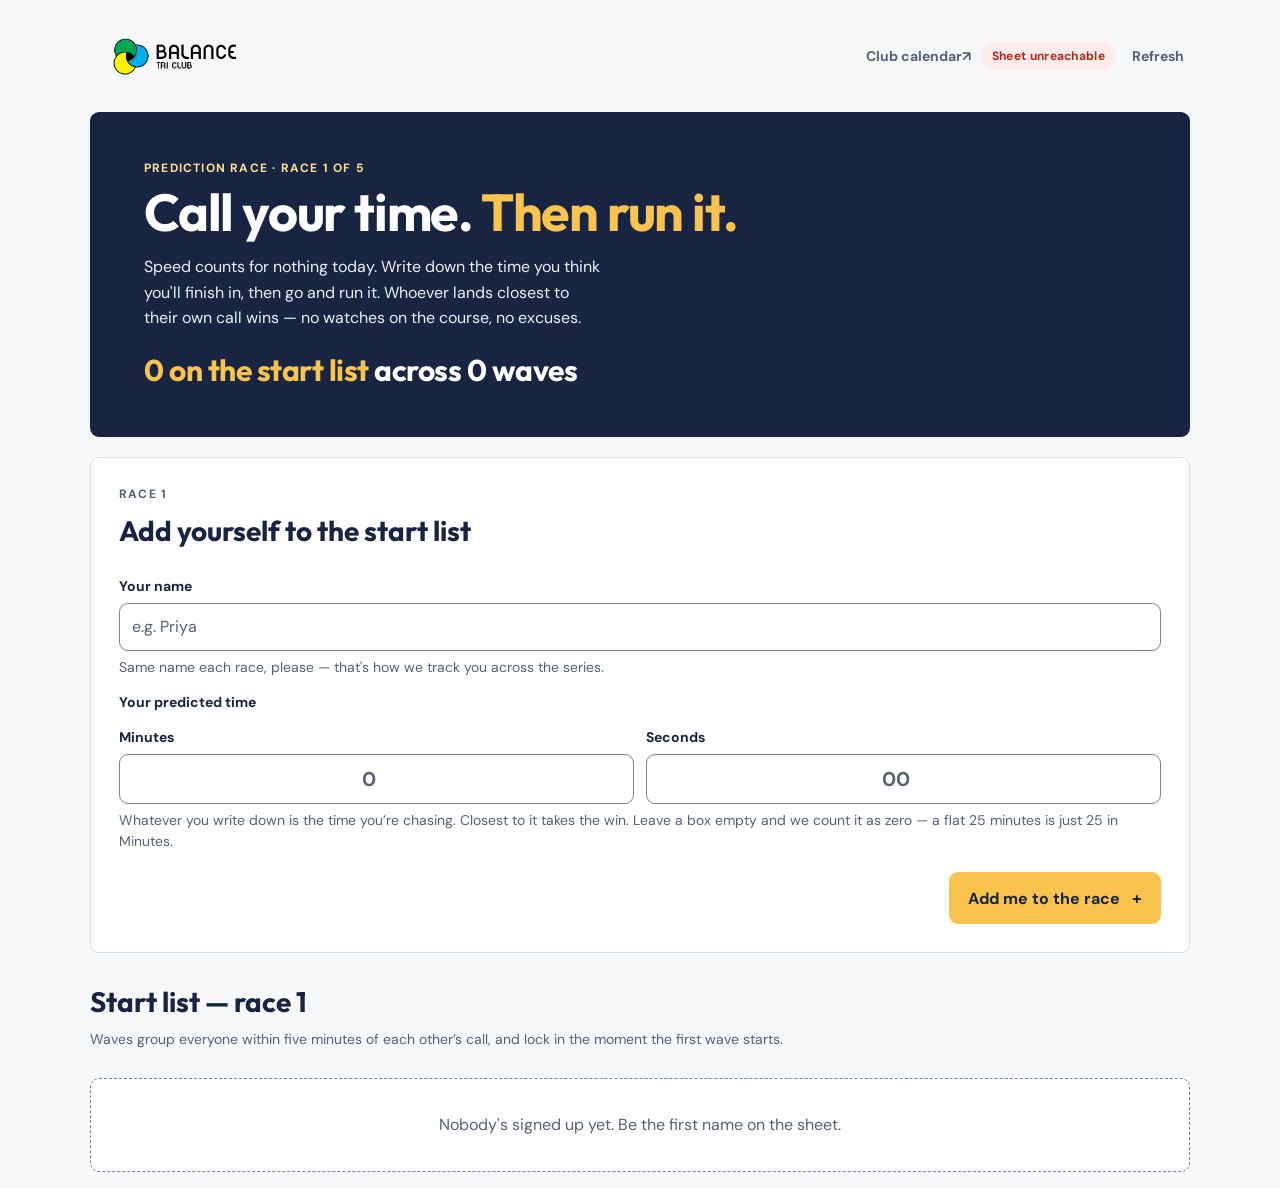
==== index.html @ 1d19d418 "Remove the club calendar link from the sign-up confirmation card Co-Authored-By: Claude Sonnet 5 <no" ====
<!doctype html>
<html lang="en">
<head>
  <meta charset="UTF-8" />
  <meta name="viewport" content="width=device-width, initial-scale=1.0, viewport-fit=cover" />
  <meta name="theme-color" content="#182542" />
  <title>Sign up — Balance Tri Club, Beat the clock</title>
  <link rel="preconnect" href="https://fonts.googleapis.com">
  <link rel="preconnect" href="https://fonts.gstatic.com" crossorigin>
  <link href="https://fonts.googleapis.com/css2?family=DM+Sans:wght@400;500;600;700&family=Outfit:wght@600;700&display=swap" rel="stylesheet">
  <link rel="stylesheet" href="styles.css" />
</head>
<body>
  <a class="skip-link" href="#main">Skip to the sign-up form</a>

  <div class="shell">
    <header class="topbar">
      <div class="brand">
        <img class="brand-logo" src="assets/balance-logo.png" alt="Balance Tri Club" />
      </div>
      <div class="header-actions">
        <a class="text-button" href="https://jthoyer.github.io/BalanceTRI-app/" target="_blank" rel="noopener noreferrer">Club calendar <span aria-hidden="true">↗</span><span class="visually-hidden"> (opens in a new tab)</span></a>
        <p class="sync-status">
          <span class="visually-hidden">Sheet connection:</span>
          <span class="sync-pill" id="syncPill">Local only</span>
        </p>
        <button class="text-button" id="refreshButton" type="button">Refresh</button>
      </div>
    </header>

    <div class="storage-notice hidden" id="storageNotice">
      <strong>This device only, for now.</strong>
      Sign-ups and times are stored right here until the Google Sheet is connected — closing the browser or switching phones loses them. A five-race series runs for months, so connect the Sheet before race day. See <code>README.md</code>.
    </div>

    <main class="view" id="main">
      <div class="hero">
        <div class="hero-copy">
          <p class="eyebrow">PREDICTION RACE · RACE <span data-race-number>1</span> OF 5</p>
          <h1>Call your time. <em>Then run it.</em></h1>
          <p>Speed counts for nothing today. Write down the time you think you'll finish in, then go and run it. Whoever lands closest to their own call wins — no watches on the course, no excuses.</p>
          <p class="race-count">
            <span class="race-count-highlight"><span id="racerCount">0</span> on the start list</span>
            across <span id="waveCount">0</span> waves
          </p>
        </div>
      </div>

      <form id="signupForm" class="panel" novalidate>
        <div class="panel-heading">
          <p class="eyebrow">RACE <span data-race-number>1</span></p>
          <h2>Add yourself to the start list</h2>
        </div>
        <div class="add-form-fields">
          <label for="nameInput">Your name</label>
          <input name="name" id="nameInput" autocomplete="name" maxlength="40" placeholder="e.g. Priya" aria-describedby="nameHelp" />
          <p class="helper-text" id="nameHelp">Same name each race, please — that's how we track you across the series.</p>

          <fieldset class="time-field">
            <legend>Your predicted time</legend>
            <div class="two-columns">
              <span class="field">
                <label for="minutesInput">Minutes</label>
                <input name="minutes" id="minutesInput" type="number" inputmode="numeric" min="0" max="599" step="1" placeholder="0" aria-describedby="predHelp" />
              </span>
              <span class="field">
                <label for="secondsInput">Seconds</label>
                <input name="seconds" id="secondsInput" type="number" inputmode="numeric" min="0" max="59" step="1" placeholder="00" aria-describedby="predHelp" />
              </span>
            </div>
            <p class="helper-text" id="predHelp">Whatever you write down is the time you’re chasing. Closest to it takes the win. Leave a box empty and we count it as zero — a flat 25 minutes is just 25 in Minutes.</p>
          </fieldset>
        </div>
        <p class="form-error hidden" id="signupError" role="alert"></p>
        <div class="dialog-footer">
          <button class="primary-button" type="submit">Add me to the race <span aria-hidden="true">+</span></button>
        </div>
      </form>

      <div class="confirm-card hidden" id="signupConfirm">
        <p class="eyebrow">YOU'RE IN</p>
        <p class="confirm-line" id="confirmLine"></p>
        <p class="confirm-detail" id="confirmDetail"></p>
      </div>

      <div class="section-head">
        <h2 id="startListHeading" tabindex="-1">Start list — race <span data-race-number>1</span></h2>
        <p class="helper-text" id="waveNote">Waves group everyone within five minutes of each other’s call, and lock in the moment wave 1 starts.</p>
      </div>
      <div id="startList" class="wave-grid"></div>
      <p class="empty-state hidden" id="startListEmpty">Nobody's signed up yet. Be the first name on the sheet.</p>
    </main>
  </div>

  <p class="visually-hidden" id="announcer" role="status" aria-live="polite"></p>

  <script src="core.js"></script>
  <script src="input.js"></script>
</body>
</html>
---- styles.css ----
/* Balance Tri Club — prediction race timing.
   Mobile first: everything below is written for a phone held at the finish line,
   and only widens out at the breakpoints near the bottom of this file.
   Design tokens lifted from the club race calendar app so the two feel like one product.
   Measured contrast ratios for every pair live in STYLEGUIDE.md. */

:root {
  --ink: #182542;
  --muted: #566177;
  --line: #d9dfe8;          /* decorative container edges only */
  --line-strong: #78849c;   /* anything that is a control: 3.76:1 on white */
  --canvas: #f7f8fa;
  --yellow: #f8c44f;        /* fills only — 9.41:1 with ink text on top */
  --yellow-soft: #ffe08f;   /* small text on ink or green: 11.80:1 / 5.08:1 */
  --green: #116b43;
  --green-bg: #e8f6ee;
  --navy-bg: #eef2fb;
  --slate: #3f4d6b;         /* a finished wave */
  --brand-blue: #00a3e0;    /* brand mark only, never text */
  --red: #b3261e;
  --red-bg: #fdecec;
  --focus: #285ba8;
  --tap: 48px;                       /* comfortable thumb target */
  --tap-min: 44px;                   /* never smaller than this */
  --safe-bottom: env(safe-area-inset-bottom, 0px);
  --navbar-height: calc(64px + var(--safe-bottom));
}

* { box-sizing: border-box }

html {
  -webkit-text-size-adjust: 100%;
  /* Keep focused things clear of the sticky clock and the fixed thumb bar. */
  scroll-padding: 96px 0 calc(var(--navbar-height) + 24px);
}

body {
  margin: 0;
  background: var(--canvas);
  color: var(--ink);
  font: 400 16px/1.5 "DM Sans", Arial, sans-serif;
}
body.has-thumb-bar { padding-bottom: calc(var(--navbar-height) + 16px) }

.shell { width: min(1100px, calc(100% - 32px)); margin: auto }

.visually-hidden {
  position: absolute; width: 1px; height: 1px;
  margin: -1px; padding: 0; overflow: hidden;
  clip: rect(0 0 0 0); white-space: nowrap; border: 0;
}
.hidden { display: none !important }

.skip-link {
  position: absolute; left: 8px; top: -80px; z-index: 60;
  padding: 12px 18px; border-radius: 9px;
  background: var(--ink); color: #fff;
  font: 700 15px "DM Sans", sans-serif; text-decoration: none;
  transition: top .15s ease;
}
.skip-link:focus { top: 8px }

/* ── Top bar ─────────────────────────────────────────────── */
.topbar {
  display: flex; align-items: center; justify-content: space-between;
  gap: 12px; min-height: 76px;
}
.brand { display: flex; align-items: center }
.brand-logo { display: block; height: 46px; width: auto }
.header-actions { display: flex; align-items: center; gap: 4px }

.sync-status { margin: 0 }
.sync-pill {
  display: inline-block;
  padding: 6px 11px; border-radius: 999px;
  background: var(--navy-bg); color: var(--muted);
  font-size: 12px; font-weight: 700; letter-spacing: .3px; white-space: nowrap;
}
.sync-pill.ok { background: var(--green-bg); color: var(--green) }
.sync-pill.error { background: var(--red-bg); color: var(--red) }

.text-button {
  min-width: var(--tap); min-height: var(--tap);
  border: 0; background: transparent; color: var(--muted);
  font: 700 14px "DM Sans", sans-serif; cursor: pointer;
}
.text-button:hover { color: var(--ink) }
a.text-button { display: inline-flex; align-items: center; text-decoration: none }

/* ── Race 1–5 picker ─────────────────────────────────────── */
/* Native radios under the paint, so arrow keys and screen readers work for free. */
.race-pick { margin: 0 0 18px; padding: 0; border: 0; min-width: 0 }
.race-pick legend {
  padding: 0; margin-bottom: 7px;
  color: var(--muted); font-size: 12px; font-weight: 700;
  letter-spacing: .9px; text-transform: uppercase;
}
.race-pick-options { display: grid; grid-template-columns: repeat(5, 1fr); gap: 6px }
.race-pick-option { position: relative; display: block }
.race-pick-option input {
  position: absolute; top: 0; left: 0;
  width: 1px; height: 1px; margin: 0; opacity: 0;
}
.race-pick-option label {
  display: flex; align-items: center; justify-content: center;
  margin: 0; min-height: var(--tap-min);
  border: 1px solid var(--line-strong); border-radius: 9px;
  background: #fff; color: var(--ink);
  font: 700 17px Outfit, sans-serif; font-variant-numeric: tabular-nums;
  cursor: pointer;
}
.race-pick-option input:checked + label {
  background: var(--ink); border-color: var(--ink); color: #fff;
}
.race-pick-option input:focus-visible + label {
  outline: 3px solid var(--focus); outline-offset: 3px;
}

/* ── Thumb bar (fixed to the bottom on phones) ───────────── */
.thumb-bar {
  position: fixed; inset: auto 0 0 0; z-index: 20;
  display: flex; align-items: stretch; gap: 6px;
  padding: 8px 8px calc(8px + var(--safe-bottom));
  background: rgba(255, 255, 255, .97);
  border-top: 1px solid var(--line-strong);
  backdrop-filter: blur(8px);
}
.tab-strip { display: flex; flex: 1 1 auto; gap: 4px }
.view-tab {
  flex: 1; min-height: var(--tap-min); padding: 8px 6px;
  border: 1px solid transparent; border-radius: 9px;
  background: transparent; color: var(--muted);
  font: 700 14px "DM Sans", sans-serif; white-space: nowrap; cursor: pointer;
}
.view-tab[aria-selected="true"] { background: var(--ink); border-color: var(--ink); color: #fff }


/* ── Hero ────────────────────────────────────────────────── */
.hero { border-radius: 9px; overflow: hidden; background: var(--ink); color: #fff }
.hero-copy { padding: 28px 22px }
.eyebrow {
  margin: 0 0 8px; color: var(--muted);
  font: 700 12px "DM Sans", sans-serif; letter-spacing: 1.2px;
}
.hero .eyebrow, .podium-card .eyebrow, .confirm-card .eyebrow { color: var(--yellow-soft) }
.hero h1 {
  margin: 0; font-family: Outfit, sans-serif;
  font-size: clamp(2rem, 9vw, 3.25rem); line-height: 1.08; letter-spacing: -1.2px;
}
.hero h1.eyebrow { font: 700 12px "DM Sans", sans-serif; letter-spacing: 1.2px }
.hero h1 em { color: var(--yellow); font-style: normal }
.hero-copy > p:not(.eyebrow):not(.global-clock):not(.clock-sub):not(.race-count) {
  max-width: 460px; margin: 14px 0 20px; color: #edf0f7; line-height: 1.6;
}
.race-count { margin: 0; font: 700 22px Outfit, sans-serif; letter-spacing: -.5px }
.race-count-highlight { color: var(--yellow) }

/* The race clock stays glued to the top of race control while you scroll. */
.clock-hero {
  position: sticky; top: 0; z-index: 10;
  margin-bottom: 16px;
  box-shadow: 0 8px 24px rgba(18, 31, 55, .12);
}
.clock-hero .hero-copy { padding: 16px 22px }
.global-clock {
  margin: 0; font-family: Outfit, sans-serif; font-weight: 700;
  font-size: clamp(2.75rem, 16vw, 5rem); line-height: 1;
  letter-spacing: -2px; font-variant-numeric: tabular-nums;
}
.global-clock.stopped { color: var(--yellow-soft) }
.clock-sub { margin: 4px 0 0; color: #edf0f7; font-size: 14px; font-weight: 700 }

/* ── Panels & forms ──────────────────────────────────────── */
.panel {
  margin: 20px 0;
  padding: 22px 18px;
  border: 1px solid var(--line); border-radius: 9px; background: #fff;
}
.panel-heading { margin-bottom: 10px }
.panel-heading h2, .section-head h1, .section-head h2 {
  margin: 0; font-family: Outfit, sans-serif; font-size: 24px;
}
.section-head { margin: 28px 0 12px }
.section-head .helper-text, .panel-heading .helper-text { margin: 6px 0 0 }
.view > .section-head:first-child { margin-top: 4px }

.add-form-fields { display: grid }
label {
  display: block; margin: 14px 0 6px;
  color: var(--ink); font-size: 14px; font-weight: 700;
}
input:not([type="radio"]), select {
  width: 100%; min-height: var(--tap); margin: 0;
  border: 1px solid var(--line-strong); border-radius: 9px; padding: 11px 12px;
  background: #fff; color: var(--ink);
  font: 16px "DM Sans", sans-serif;   /* 16px keeps iOS from zooming on focus */
}
::placeholder { color: var(--muted); opacity: 1 }
input[aria-invalid="true"] { border-color: var(--red); border-width: 2px }

.field { display: block }
.time-field { margin: 14px 0 0; padding: 0; border: 0; min-width: 0 }
.time-field legend { padding: 0; color: var(--ink); font-size: 14px; font-weight: 700 }
.two-columns { display: grid; grid-template-columns: 1fr 1fr; gap: 12px }
.two-columns input { font-size: 20px; font-weight: 700; text-align: center; font-variant-numeric: tabular-nums }
.helper-text { margin: 6px 0 0; color: var(--muted); font-size: 14px; font-weight: 400 }
.form-error {
  margin: 14px 0 0; padding: 10px 12px; border-radius: 9px;
  background: var(--red-bg); color: var(--red); font-size: 14px; font-weight: 700;
}

.primary-button, .secondary-button, .save-button {
  width: 100%; min-height: 52px; padding: 12px 18px;
  border: 1px solid transparent; border-radius: 9px;
  font: 700 16px "DM Sans", sans-serif; cursor: pointer;
}
.primary-button { background: var(--yellow); color: var(--ink) }
.primary-button span { margin-left: 8px; font-size: 17px }
.secondary-button { background: #eef0f4; border-color: var(--line-strong); color: var(--ink) }
.secondary-button.danger { background: var(--red-bg); border-color: var(--red); color: var(--red) }
.save-button { background: var(--ink); color: #fff }
.save-button span { margin-left: 8px; font-size: 17px }
.dialog-footer { display: flex; flex-direction: column; gap: 9px; margin-top: 20px }
button[disabled] { opacity: .7; cursor: not-allowed }
/* A <button> centres its content by default; an <a> does not, and width:100% on an
   inline element does nothing. These classes are shared with anchors, so give the
   anchor case the layout a button gets for free. */
a.primary-button, a.secondary-button, a.save-button {
  display: flex; align-items: center; justify-content: center;
  text-decoration: none;
}

/* ── Admin splash ─────────────────────────────────────────── */
.admin-links { display: grid; gap: 12px; margin: 24px 0 64px }
.admin-link-card { display: flex; flex-direction: column }
.admin-link-card .helper-text { margin: 8px 0 20px }
.admin-link-card > a { margin-top: auto }

/* Small, low-emphasis actions. Still 44px tall — thumbs do not care about emphasis. */
.quiet-button {
  flex-shrink: 0; min-height: var(--tap-min); padding: 8px 14px;
  border: 1px solid var(--line-strong); border-radius: 9px;
  background: #fff; color: var(--ink);
  font: 700 13px "DM Sans", sans-serif; cursor: pointer;
}
.quiet-button:hover { border-color: var(--red); background: var(--red-bg); color: var(--red) }

.confirm-card { margin: 18px 0; padding: 20px 18px; border-radius: 9px; background: var(--green); color: #fff }
.confirm-line { margin: 0; font: 700 22px Outfit, sans-serif; letter-spacing: -.4px }
.confirm-detail { margin: 6px 0 0; color: #e7f4ec; font-size: 14px }
.confirm-detail a { color: #fff; font-weight: 700; text-decoration: underline }
.confirm-detail a:hover { text-decoration: none }

/* ── Start list ──────────────────────────────────────────── */
.wave-grid { display: grid; gap: 12px }
.wave-card { border: 1px solid var(--line); border-radius: 9px; background: #fff; overflow: hidden }
.wave-card-head {
  display: flex; align-items: center; justify-content: space-between; gap: 12px;
  padding: 13px 16px; background: var(--ink); color: #fff;
}
.wave-card-head h3 { margin: 0; font: 700 18px Outfit, sans-serif }
.wave-card-head .wave-size { flex-shrink: 0; color: #e6ebf5; font-size: 13px; font-weight: 700 }
.wave-card-title { min-width: 0 }
.wave-band {
  display: block; margin-top: 2px;
  color: #e6ebf5; font-size: 13px; font-weight: 700; font-variant-numeric: tabular-nums;
}
.wave-card ul { margin: 0; padding: 4px 16px 10px; list-style: none }

.roster-entry {
  display: flex; align-items: center; justify-content: space-between; gap: 10px;
  padding: 8px 0; border-bottom: 1px solid #eff1f4; font-size: 15px;
}
.roster-entry:last-child { border-bottom: 0 }
.roster-who { display: flex; align-items: center; gap: 10px; min-width: 0; flex-wrap: wrap }
.bib {
  flex-shrink: 0;
  display: inline-flex; align-items: center; justify-content: center;
  min-width: 32px; height: 32px; padding: 0 7px;
  border-radius: 999px; background: var(--navy-bg); color: var(--ink);
  font: 700 15px Outfit, sans-serif; font-variant-numeric: tabular-nums;
}
.roster-name { overflow: hidden; text-overflow: ellipsis; white-space: nowrap; font-weight: 700 }
.roster-pred { color: var(--muted); font-size: 13px; font-variant-numeric: tabular-nums }

/* ── Race control ────────────────────────────────────────── */
.quick-finish-row { display: grid; gap: 12px }
.quick-finish input { font-size: 22px; font-weight: 700; text-align: center; font-variant-numeric: tabular-nums }

.wave-list { display: flex; flex-direction: column; gap: 12px }
.wave-block { border: 1px solid var(--line); border-radius: 9px; background: #fff; overflow: hidden }
.wave-bar {
  display: flex; align-items: center; gap: 12px; flex-wrap: wrap;
  padding: 14px 16px; background: var(--ink); color: #fff;
}
.wave-bar.running { background: var(--green) }
.wave-bar.done { background: var(--slate) }
.wave-bar h3 { margin: 0; font: 700 20px Outfit, sans-serif }
.wave-bar .wave-meta { margin: 2px 0 0; color: #e6ebf5; font-size: 14px }
.wave-bar-main { flex: 1; min-width: 120px }
.wave-clock { margin: 0; font: 700 28px Outfit, sans-serif; font-variant-numeric: tabular-nums; letter-spacing: -1px }
.wave-clock.waiting { color: #e6ebf5; font-size: 15px; font-weight: 700; letter-spacing: 0 }
/* A stopped clock reads as final. The state is also stated in words under the race clock,
   so this tint is reinforcement, never the only signal. */
.wave-clock.stopped { color: var(--yellow-soft) }
.start-button {
  flex-basis: 100%;
  min-height: 56px; padding: 14px 24px;
  border: 0; border-radius: 9px; background: var(--yellow); color: var(--ink);
  font: 700 17px "DM Sans", sans-serif; cursor: pointer;
}
.wave-body { padding: 4px 16px 12px }

.timing-row {
  display: flex; align-items: center; justify-content: space-between; gap: 10px; flex-wrap: wrap;
  padding: 10px 0; border-bottom: 1px solid #eff1f4;
}
.timing-row:last-child { border-bottom: 0 }
/* When the row wraps on a narrow phone the time and its button stay on the thumb side. */
.timing-result { display: flex; align-items: center; gap: 10px; margin-left: auto; font-variant-numeric: tabular-nums }
.timing-elapsed { font: 700 19px Outfit, sans-serif }
.timing-delta { font-size: 13px; font-weight: 700 }
.delta-good { color: var(--green) }
.delta-off { color: var(--muted) }
.finish-button {
  min-height: var(--tap); padding: 10px 22px;
  border: 0; border-radius: 9px; background: var(--ink); color: #fff;
  font: 700 15px "DM Sans", sans-serif; cursor: pointer;
}
.finish-button[disabled] { background: #eef0f4; color: var(--muted) }

.danger-zone { margin: 32px 0 24px; padding: 20px 18px; border: 1px dashed var(--line-strong); border-radius: 9px }
.danger-zone h2 { margin: 0 0 6px; font-family: Outfit, sans-serif; font-size: 20px }
.danger-actions { display: grid; gap: 9px; margin-top: 14px }

/* ── Leaderboard ─────────────────────────────────────────── */
.podium { display: grid; gap: 12px }
.podium-card { padding: 20px 18px; border-radius: 9px; color: #fff }
.podium-card.first { background: var(--green) }
.podium-card.last { background: var(--ink) }
.podium-name { margin: 0; font: 700 26px Outfit, sans-serif; letter-spacing: -.5px }
.podium-delta { margin: 6px 0 0; font: 700 22px Outfit, sans-serif; font-variant-numeric: tabular-nums }
.podium-detail { margin: 4px 0 0; color: #e7f4ec; font-size: 14px; font-variant-numeric: tabular-nums }
.podium-card.last .podium-detail { color: #e6ebf5 }

.board-wrap { margin-top: 16px; overflow-x: auto; border: 1px solid var(--line); border-radius: 9px; background: #fff }
.board { width: 100%; border-collapse: collapse; font-size: 15px }
.board th, .board td { padding: 11px 12px; text-align: left; border-bottom: 1px solid #eff1f4 }
.board thead th {
  background: var(--navy-bg); color: var(--muted);
  font-size: 11px; letter-spacing: .8px; text-transform: uppercase; white-space: nowrap;
}
.board .num { text-align: right; font-variant-numeric: tabular-nums; white-space: nowrap }
.board .col-rank { width: 40px; padding-right: 0 }
.board .col-who { font-weight: 400 }
.board tbody tr.is-first { background: var(--green-bg) }
.board tbody tr.is-last { background: #fdf6e4 }
.board tbody tr.is-running { color: var(--muted) }

/* Series: not-yet-qualified rows and dropped races. The meaning is carried by the text
   ("needs 2 more to qualify") and the strikethrough — never by colour alone. */
.board tbody tr.not-eligible { background: var(--canvas) }
.board tbody tr.not-eligible .rank-badge { color: var(--muted) }
.board td.is-dropped { color: var(--muted) }
.board td.is-dropped s { text-decoration-thickness: 2px }
.racer-cell { display: flex; align-items: center; gap: 9px; min-width: 0 }
.racer-sub { display: block; margin-top: 3px; color: var(--muted); font-size: 12px; font-variant-numeric: tabular-nums }
.col-wide { display: none }                    /* wide columns fold into .racer-sub on phones */
.rank-badge { font: 700 16px Outfit, sans-serif; font-variant-numeric: tabular-nums }
.status-tag {
  display: inline-block; padding: 3px 9px; border-radius: 999px;
  background: var(--navy-bg); color: var(--muted); font-size: 12px; font-weight: 700;
}

/* Shown until the Sheet is connected — see API_URL at the top of core.js. A five-race
   series runs across months; local storage alone will not survive that. */
.storage-notice {
  margin: 16px 0; padding: 16px 16px;
  border: 1px solid var(--line); border-left: 4px solid var(--ink); border-radius: 9px;
  background: #fff; color: var(--ink); font-size: 14px;
}
.storage-notice strong { display: block; margin-bottom: 4px; font-size: 15px }
.storage-notice code {
  padding: 1px 5px; border-radius: 4px; background: var(--navy-bg);
  font-size: 13px;
}

/* ── Series ──────────────────────────────────────────────── */
.rule-card {
  margin: 16px 0 4px; padding: 18px 16px;
  border: 1px solid var(--line); border-left: 4px solid var(--ink); border-radius: 9px;
  background: #fff;
}
.rule-card h2 { margin: 0 0 10px; font: 700 18px Outfit, sans-serif }
.rule-list { margin: 0; padding-left: 20px; display: grid; gap: 8px; font-size: 15px }
.rule-note { margin: 12px 0 0; color: var(--muted); font-size: 14px }

/* ── Prizes ──────────────────────────────────────────────── */
.prize-grid { display: grid; gap: 12px }
.prize-card { padding: 16px 18px; border: 1px solid var(--line); border-radius: 9px; background: #fff }
.prize-card h3 {
  margin: 0 0 6px; color: var(--muted);
  font: 700 13px "DM Sans", sans-serif; letter-spacing: .6px; text-transform: uppercase;
}
.prize-winner { margin: 0; font: 700 20px Outfit, sans-serif }
.prize-detail { margin: 4px 0 0; color: var(--muted); font-size: 14px; font-variant-numeric: tabular-nums }
.prize-card.adhoc { border-color: #e0c07a; background: #fffaf0 }
.prize-card.series { border-color: var(--green); border-left-width: 4px; background: var(--green-bg) }
.prize-card .quiet-button { margin-top: 12px }

.empty-state {
  padding: 26px 20px; border: 1px dashed var(--line-strong); border-radius: 9px;
  background: #fff; color: var(--muted); text-align: center;
}

/* ── Focus & motion ──────────────────────────────────────── */
button:focus-visible,
a:focus-visible,
input:focus-visible,
select:focus-visible,
[tabindex]:focus-visible {
  outline: 3px solid var(--focus); outline-offset: 3px;
}
.hero button:focus-visible, .wave-bar button:focus-visible { outline-color: #fff }
.view:focus { outline: none }
.view:focus-visible { outline: 3px solid var(--focus); outline-offset: -4px }
.board-wrap:focus-visible { outline-offset: 2px }

/* In forced-colors the painted backgrounds vanish, so selected state needs a border. */
@media (forced-colors: active) {
  .race-pick-option input:checked + label,
  .view-tab[aria-selected="true"] { outline: 3px solid CanvasText; outline-offset: -3px }
}

@media (prefers-reduced-motion: reduce) {
  *, *::before, *::after { scroll-behavior: auto !important; transition: none !important; animation: none !important }
}

/* ── Tablet and up ───────────────────────────────────────── */
@media (min-width: 700px) {
  html { scroll-padding: 8px 0 24px }
  body.has-thumb-bar { padding-bottom: 0 }
  .shell { width: min(1100px, calc(100% - 40px)) }

  .topbar { min-height: 112px }
  .brand-logo { height: 80px }
  .header-actions { gap: 10px }

  .race-pick-options { grid-template-columns: repeat(5, minmax(0, 84px)) }

  /* the thumb bar returns to pills under the logo */
  .thumb-bar {
    position: static; gap: 10px; padding: 0; margin-bottom: 24px;
    background: none; border-top: 0; backdrop-filter: none; flex-wrap: wrap;
  }
  .tab-strip { flex: 0 0 auto; gap: 8px }
  .view-tab {
    flex: 0 0 auto; padding: 10px 20px; min-height: var(--tap);
    border-color: var(--line-strong); background: #fff;
  }

  .hero-copy { padding: 48px 54px }
  .race-count { font-size: 30px }
  .clock-hero { position: static; box-shadow: none; margin-bottom: 24px }
  .clock-hero .hero-copy { padding: 32px 54px }
  .clock-sub { font-size: 16px; margin-top: 10px }

  .panel { padding: 28px }
  .panel-heading h2, .section-head h1, .section-head h2 { font-size: 28px }
  .primary-button, .secondary-button, .save-button { width: auto }
  .dialog-footer { flex-direction: row; justify-content: flex-end }
  .quick-finish-row { grid-template-columns: 1fr auto; align-items: end }
  .quick-finish input { text-align: left; font-size: 18px }

  .wave-grid { grid-template-columns: repeat(auto-fit, minmax(260px, 1fr)) }
  .wave-bar { gap: 18px; padding: 16px 20px; flex-wrap: nowrap }
  .start-button { flex-basis: auto; min-height: 52px }
  .wave-body { padding: 6px 20px 16px }
  .wave-clock { font-size: 30px }

  .danger-actions { grid-auto-flow: column; justify-content: start }

  .podium { grid-template-columns: 1fr 1fr }
  .podium-card { padding: 24px }

  .admin-links { grid-template-columns: 1fr 1fr }
  .podium-name { font-size: 30px }
  .board th, .board td { padding: 12px 16px; white-space: nowrap }
  .board .col-rank { width: 56px; padding-right: 12px }
  .col-wide { display: table-cell }
  .racer-sub { display: none }
  .rule-card { padding: 22px 24px }
  .prize-grid { grid-template-columns: repeat(auto-fit, minmax(240px, 1fr)) }
  .prize-winner { font-size: 22px }
  .empty-state { padding: 34px }
}

/* ── Desktop ─────────────────────────────────────────────── */
@media (min-width: 1000px) {
  .podium { grid-template-columns: repeat(auto-fit, minmax(320px, 1fr)) }
}
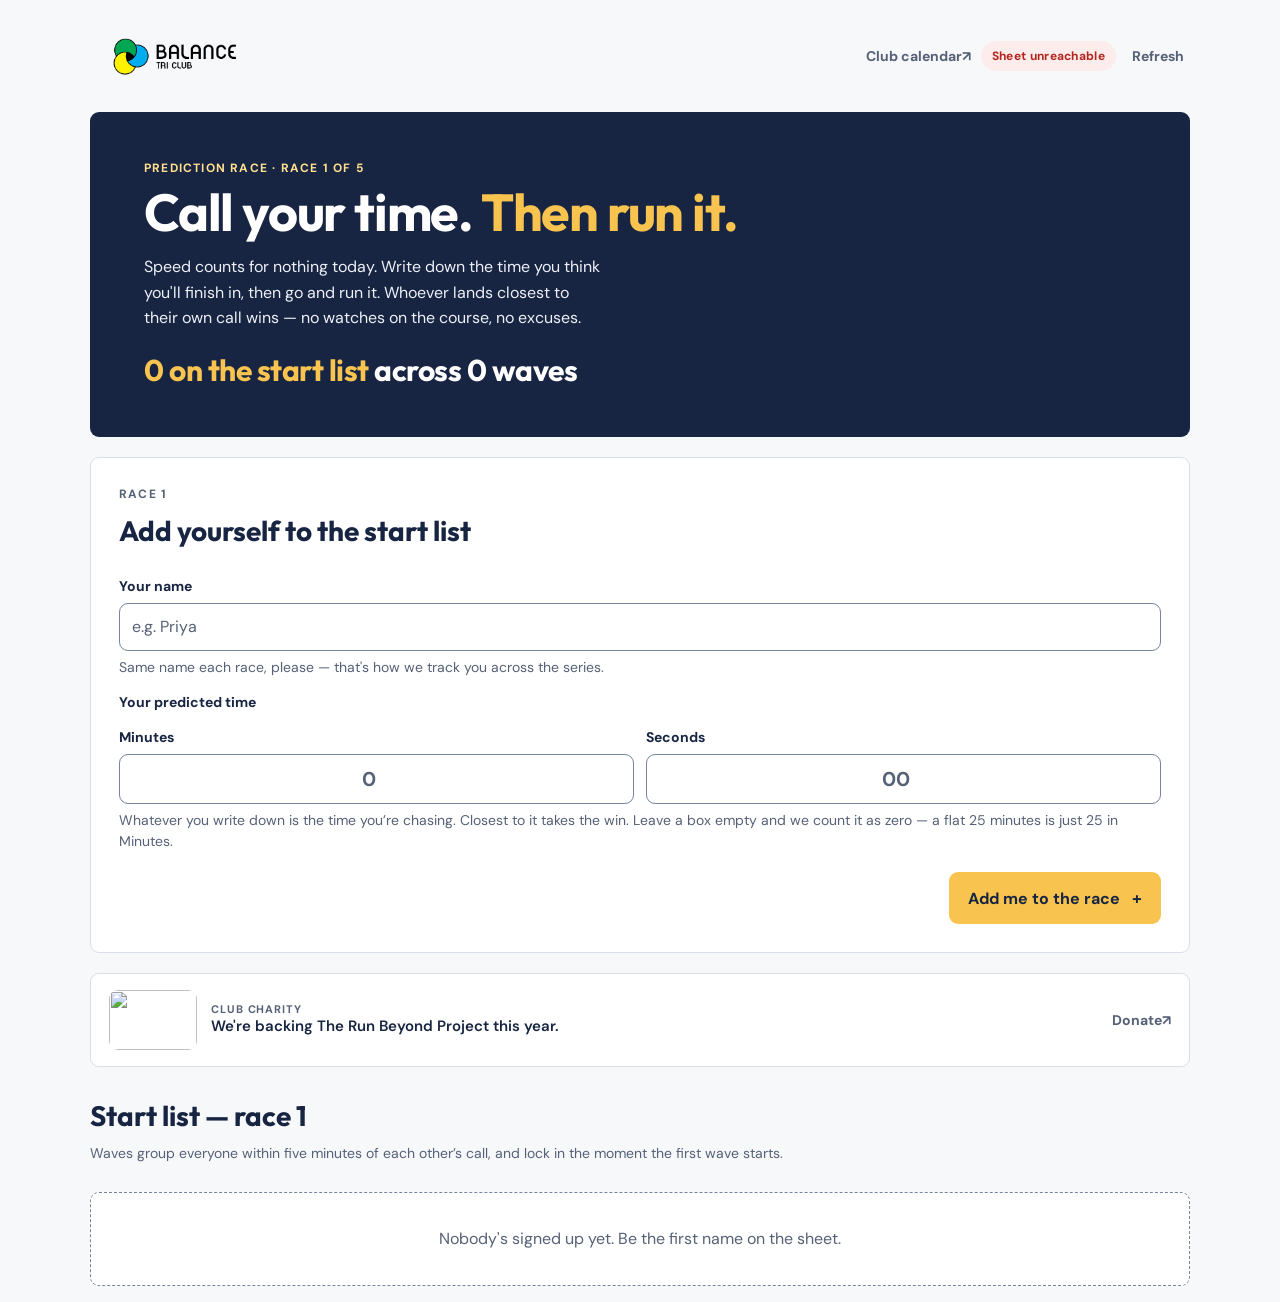
==== commit a593759b: "Add a subtle donation callout above the start list Points to The Run Beyond Project (club charity) b" ====
--- a/index.html
+++ b/index.html
@@ -83,6 +83,15 @@
         <p class="confirm-detail" id="confirmDetail"></p>
       </div>
 
+      <div class="donation-callout">
+        <img class="donation-callout-image" src="https://therunbeyondproject.com/wp-content/uploads/2018/04/the_run_beyond_project_header_with_runner.jpg" alt="" loading="lazy" />
+        <div class="donation-callout-body">
+          <p class="donation-callout-label">Club charity</p>
+          <p class="donation-callout-line">We're backing The Run Beyond Project this year.</p>
+        </div>
+        <a class="text-button donation-callout-link" href="https://sm27.grassrootz.com/therunbeyondproject" target="_blank" rel="noopener noreferrer">Donate <span aria-hidden="true">↗</span><span class="visually-hidden"> (opens in a new tab)</span></a>
+      </div>
+
       <div class="section-head">
         <h2 id="startListHeading" tabindex="-1">Start list — race <span data-race-number>1</span></h2>
         <p class="helper-text" id="waveNote">Waves group everyone within five minutes of each other’s call, and lock in the moment wave 1 starts.</p>
--- a/styles.css
+++ b/styles.css
@@ -15,6 +15,16 @@
   --green: #116b43;
   --green-bg: #e8f6ee;
   --navy-bg: #eef2fb;
+  /* Medals. Fills are decorative — every medal is also printed as a place number and a
+     prize title, so nothing depends on telling gold from bronze. The rims are what the
+     eye reads as an edge, so they carry the 3:1 non-text ratio against the canvas. */
+  --gold: #dba82f;          /* 1st place fill — ink text on top at 6.98:1 */
+  --gold-rim: #8c6214;      /* 5.10:1 on canvas, 5.42:1 as the chip numeral on white */
+  --gold-bg: #fbf0d5;       /* leading row tint — ink 13.40:1, muted 5.49:1 */
+  --silver: #d3dae3;        /* 2nd place fill — ink text at 10.79:1 */
+  --silver-rim: #5f6b7d;    /* 5.09:1 on canvas, 5.40:1 on white */
+  --bronze: #9c5a2c;        /* 3rd place fill — white text at 5.37:1 */
+  --bronze-rim: #6f3f1e;    /* 8.21:1 on canvas, 8.73:1 on white */
   --slate: #3f4d6b;         /* a finished wave */
   --brand-blue: #00a3e0;    /* brand mark only, never text */
   --red: #b3261e;
@@ -115,7 +125,6 @@
 .race-pick-option input:focus-visible + label {
   outline: 3px solid var(--focus); outline-offset: 3px;
 }
-
 /* ── Thumb bar (fixed to the bottom on phones) ───────────── */
 .thumb-bar {
   position: fixed; inset: auto 0 0 0; z-index: 20;
@@ -142,7 +151,7 @@
   margin: 0 0 8px; color: var(--muted);
   font: 700 12px "DM Sans", sans-serif; letter-spacing: 1.2px;
 }
-.hero .eyebrow, .podium-card .eyebrow, .confirm-card .eyebrow { color: var(--yellow-soft) }
+.hero .eyebrow, .podium-card.outlier .eyebrow, .confirm-card .eyebrow { color: var(--yellow-soft) }
 .hero h1 {
   margin: 0; font-family: Outfit, sans-serif;
   font-size: clamp(2rem, 9vw, 3.25rem); line-height: 1.08; letter-spacing: -1.2px;
@@ -244,12 +253,33 @@
   font: 700 13px "DM Sans", sans-serif; cursor: pointer;
 }
 .quiet-button:hover { border-color: var(--red); background: var(--red-bg); color: var(--red) }
+/* For a quiet button that neither reverses nor removes anything — Edit call. The hover
+   above is a red warning, which on a button that only opens a form is a lie. */
+.quiet-button.neutral:hover { border-color: var(--ink); background: var(--navy-bg); color: var(--ink) }
 
 .confirm-card { margin: 18px 0; padding: 20px 18px; border-radius: 9px; background: var(--green); color: #fff }
 .confirm-line { margin: 0; font: 700 22px Outfit, sans-serif; letter-spacing: -.4px }
 .confirm-detail { margin: 6px 0 0; color: #e7f4ec; font-size: 14px }
 .confirm-detail a { color: #fff; font-weight: 700; text-decoration: underline }
 .confirm-detail a:hover { text-decoration: none }
+
+/* ── Donation callout ────────────────────────────────────── */
+.donation-callout {
+  display: flex; align-items: center; gap: 14px;
+  margin: 20px 0 0; padding: 16px 18px;
+  border: 1px solid var(--line); border-radius: 9px; background: #fff;
+}
+.donation-callout-image {
+  flex-shrink: 0; width: 88px; height: 60px;
+  border-radius: 9px; object-fit: cover;
+}
+.donation-callout-body { flex-grow: 1; min-width: 0 }
+.donation-callout-label {
+  margin: 0; color: var(--muted);
+  font: 700 11px "DM Sans", sans-serif; letter-spacing: .9px; text-transform: uppercase;
+}
+.donation-callout-line { margin: 0; font: 600 15px/1.4 "DM Sans", sans-serif }
+.donation-callout-link { flex-shrink: 0 }
 
 /* ── Start list ──────────────────────────────────────────── */
 .wave-grid { display: grid; gap: 12px }
@@ -329,19 +359,57 @@
 }
 .finish-button[disabled] { background: #eef0f4; color: var(--muted) }
 
+/* Edit call sits with the call it changes, hard against the bib and the name, not in the
+   thumb-side cluster: Finish is the one control in this app that must never be pressed by
+   accident, so nothing else is parked next to it. The auto margin here and the one on
+   .timing-result share the free space between them, which puts the time and its button on
+   the right edge and this button on the left — and keeps both when the row wraps. */
+.timing-row > .quiet-button { margin-right: auto }
+
+/* Correcting one racer's call. Drops onto its own line inside the row — the same
+   flex-basis trick .start-button uses inside the wave bar — so the form never squeezes
+   the clock or the Finish button sideways. */
+.timing-edit {
+  flex-basis: 100%;
+  margin: 4px 0 6px; padding: 14px 16px;
+  border: 1px solid var(--line-strong); border-radius: 9px; background: var(--canvas);
+}
+.timing-edit .time-field { margin: 0 }        /* the form's own padding already spaces it */
+.timing-edit .dialog-footer { margin-top: 16px }
+
 .danger-zone { margin: 32px 0 24px; padding: 20px 18px; border: 1px dashed var(--line-strong); border-radius: 9px }
 .danger-zone h2 { margin: 0 0 6px; font-family: Outfit, sans-serif; font-size: 20px }
 .danger-actions { display: grid; gap: 9px; margin-top: 14px }
 
 /* ── Leaderboard ─────────────────────────────────────────── */
+/* The medal cards and the table below them are one section, not two. A card is the
+   prize; the table is the whole field. A racer's name and times are printed once. */
 .podium { display: grid; gap: 12px }
-.podium-card { padding: 20px 18px; border-radius: 9px; color: #fff }
-.podium-card.first { background: var(--green) }
-.podium-card.last { background: var(--ink) }
+.podium-card { padding: 20px 18px; border: 2px solid transparent; border-radius: 9px }
+.podium-card.gold { background: var(--gold); border-color: var(--gold-rim); color: var(--ink) }
+.podium-card.silver { background: var(--silver); border-color: var(--silver-rim); color: var(--ink) }
+.podium-card.bronze { background: var(--bronze); border-color: var(--bronze-rim); color: #fff }
+/* Furthest from the call is not a 4th medal, so it gets no metal and no chip. */
+.podium-card.outlier { background: var(--ink); border-color: var(--ink); color: #fff }
+
+.medal-chip {
+  display: inline-flex; align-items: center; justify-content: center;
+  width: 30px; height: 30px; margin-bottom: 10px;
+  border-radius: 999px; background: #fff;
+  font: 700 16px Outfit, sans-serif; font-variant-numeric: tabular-nums;
+}
+.podium-card.gold .medal-chip { color: var(--gold-rim) }
+.podium-card.silver .medal-chip { color: var(--silver-rim) }
+.podium-card.bronze .medal-chip { color: var(--bronze-rim) }
+
+.podium-card.gold .eyebrow, .podium-card.silver .eyebrow { color: var(--ink) }
+.podium-card.bronze .eyebrow { color: #fff }
 .podium-name { margin: 0; font: 700 26px Outfit, sans-serif; letter-spacing: -.5px }
 .podium-delta { margin: 6px 0 0; font: 700 22px Outfit, sans-serif; font-variant-numeric: tabular-nums }
-.podium-detail { margin: 4px 0 0; color: #e7f4ec; font-size: 14px; font-variant-numeric: tabular-nums }
-.podium-card.last .podium-detail { color: #e6ebf5 }
+.podium-detail { margin: 4px 0 0; font-size: 14px; font-variant-numeric: tabular-nums }
+.podium-card.gold .podium-detail, .podium-card.silver .podium-detail { color: #2c3752 }
+.podium-card.bronze .podium-detail { color: #faf0e9 }
+.podium-card.outlier .podium-detail { color: #e6ebf5 }
 
 .board-wrap { margin-top: 16px; overflow-x: auto; border: 1px solid var(--line); border-radius: 9px; background: #fff }
 .board { width: 100%; border-collapse: collapse; font-size: 15px }
@@ -353,9 +421,12 @@
 .board .num { text-align: right; font-variant-numeric: tabular-nums; white-space: nowrap }
 .board .col-rank { width: 40px; padding-right: 0 }
 .board .col-who { font-weight: 400 }
-.board tbody tr.is-first { background: var(--green-bg) }
-.board tbody tr.is-last { background: #fdf6e4 }
+.board tbody tr.is-first { background: var(--gold-bg) }
+.board tbody tr.is-last { background: var(--navy-bg) }
 .board tbody tr.is-running { color: var(--muted) }
+/* The bib pill is --navy-bg, which all but vanishes on a tinted row. White keeps the
+   shape readable; the number inside it is what carries the meaning either way. */
+.board tbody tr.is-first .bib, .board tbody tr.is-last .bib { background: #fff }
 
 /* Series: not-yet-qualified rows and dropped races. The meaning is carried by the text
    ("needs 2 more to qualify") and the strikethrough — never by colour alone. */
@@ -367,6 +438,15 @@
 .racer-sub { display: block; margin-top: 3px; color: var(--muted); font-size: 12px; font-variant-numeric: tabular-nums }
 .col-wide { display: none }                    /* wide columns fold into .racer-sub on phones */
 .rank-badge { font: 700 16px Outfit, sans-serif; font-variant-numeric: tabular-nums }
+/* Places 1-3 wear their medal in the rank column, which is what ties a row to its card
+   above. The numeral is inside the pill, so the medal is never the only signal. */
+.rank-badge.medal {
+  display: inline-flex; align-items: center; justify-content: center;
+  width: 26px; height: 26px; border-radius: 999px;
+}
+.rank-badge.gold { background: var(--gold); color: var(--ink) }
+.rank-badge.silver { background: var(--silver); color: var(--ink) }
+.rank-badge.bronze { background: var(--bronze); color: #fff }
 .status-tag {
   display: inline-block; padding: 3px 9px; border-radius: 999px;
   background: var(--navy-bg); color: var(--muted); font-size: 12px; font-weight: 700;
@@ -475,12 +555,15 @@
   .wave-grid { grid-template-columns: repeat(auto-fit, minmax(260px, 1fr)) }
   .wave-bar { gap: 18px; padding: 16px 20px; flex-wrap: nowrap }
   .start-button { flex-basis: auto; min-height: 52px }
+  /* Two boxes that hold at most three digits do not need half the shell — capped the same
+     way the race picker caps its five options, so they read as fields, not as panels. */
+  .timing-edit .two-columns { grid-template-columns: repeat(2, minmax(0, 150px)) }
   .wave-body { padding: 6px 20px 16px }
   .wave-clock { font-size: 30px }
 
   .danger-actions { grid-auto-flow: column; justify-content: start }
 
-  .podium { grid-template-columns: 1fr 1fr }
+  .podium { grid-template-columns: repeat(auto-fit, minmax(240px, 1fr)) }
   .podium-card { padding: 24px }
 
   .admin-links { grid-template-columns: 1fr 1fr }
@@ -497,5 +580,6 @@
 
 /* ── Desktop ─────────────────────────────────────────────── */
 @media (min-width: 1000px) {
-  .podium { grid-template-columns: repeat(auto-fit, minmax(320px, 1fr)) }
-}
+  /* Four cards across the 1100px shell: three medals plus the wooden spoon. */
+  .podium { grid-template-columns: repeat(auto-fit, minmax(230px, 1fr)) }
+}
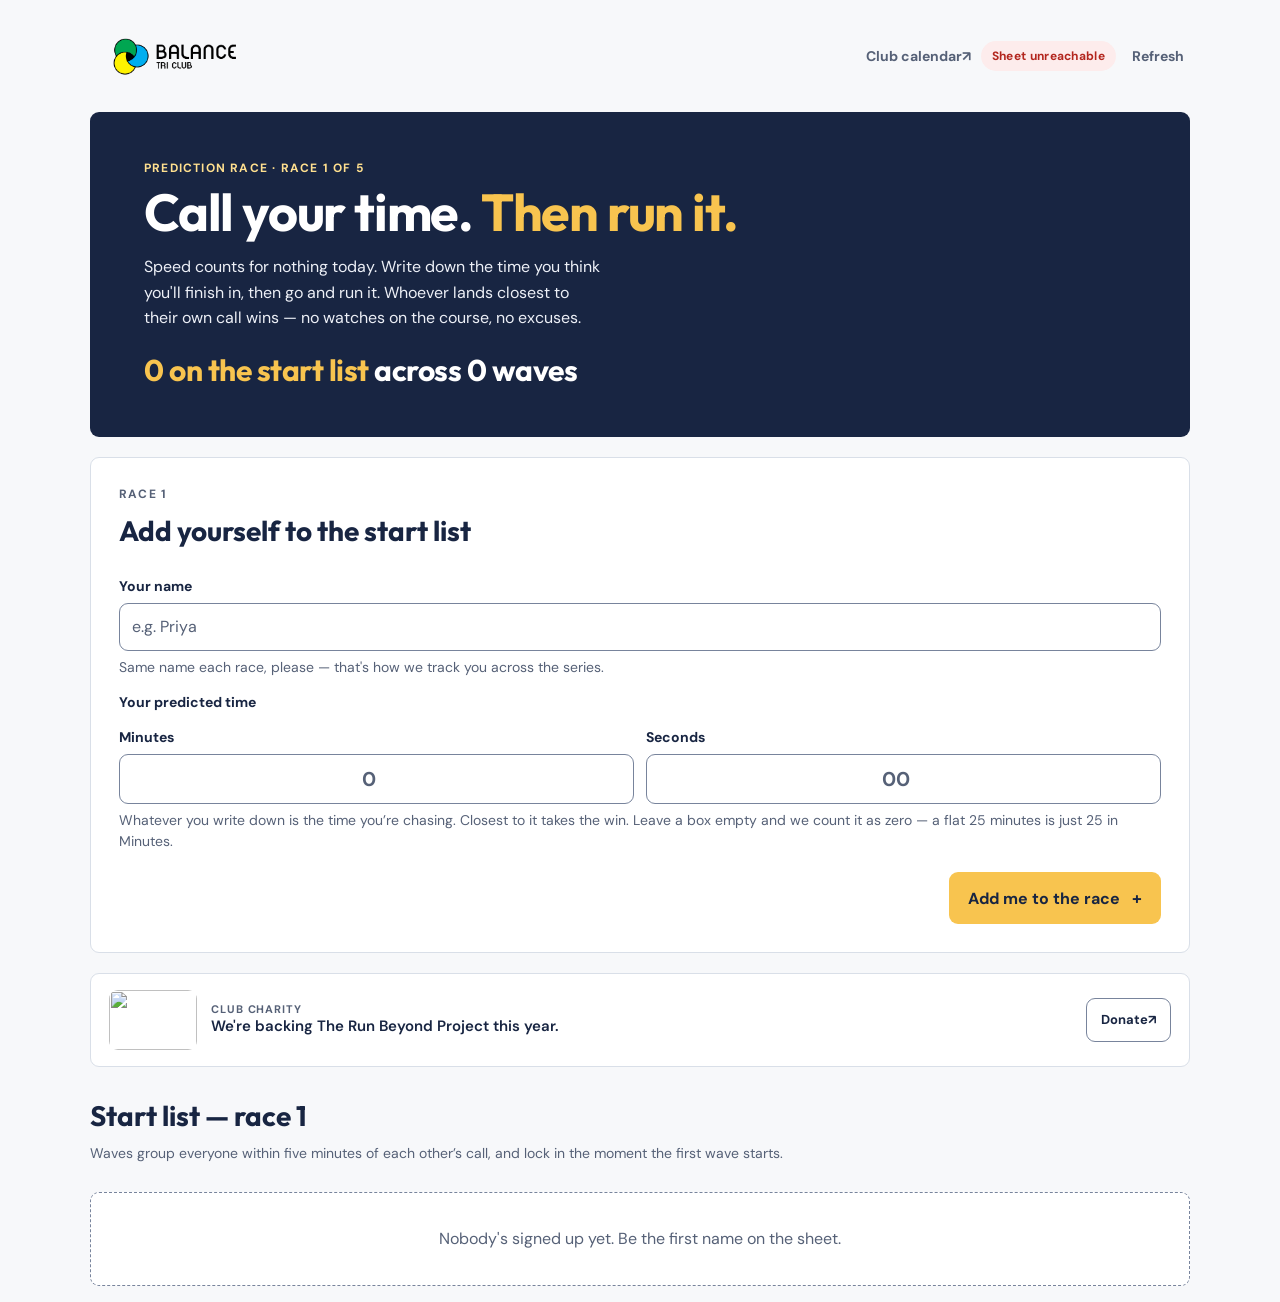
==== commit 331dfd8a: "Style the donation callout's Donate link as a quiet button Matches the bordered, rounded .quiet-butt" ====
--- a/index.html
+++ b/index.html
@@ -89,7 +89,7 @@
           <p class="donation-callout-label">Club charity</p>
           <p class="donation-callout-line">We're backing The Run Beyond Project this year.</p>
         </div>
-        <a class="text-button donation-callout-link" href="https://sm27.grassrootz.com/therunbeyondproject" target="_blank" rel="noopener noreferrer">Donate <span aria-hidden="true">↗</span><span class="visually-hidden"> (opens in a new tab)</span></a>
+        <a class="quiet-button neutral" href="https://sm27.grassrootz.com/therunbeyondproject" target="_blank" rel="noopener noreferrer">Donate <span aria-hidden="true">↗</span><span class="visually-hidden"> (opens in a new tab)</span></a>
       </div>
 
       <div class="section-head">
--- a/styles.css
+++ b/styles.css
@@ -256,6 +256,7 @@
 /* For a quiet button that neither reverses nor removes anything — Edit call. The hover
    above is a red warning, which on a button that only opens a form is a lie. */
 .quiet-button.neutral:hover { border-color: var(--ink); background: var(--navy-bg); color: var(--ink) }
+a.quiet-button { display: inline-flex; align-items: center; justify-content: center; text-decoration: none }
 
 .confirm-card { margin: 18px 0; padding: 20px 18px; border-radius: 9px; background: var(--green); color: #fff }
 .confirm-line { margin: 0; font: 700 22px Outfit, sans-serif; letter-spacing: -.4px }
@@ -279,7 +280,6 @@
   font: 700 11px "DM Sans", sans-serif; letter-spacing: .9px; text-transform: uppercase;
 }
 .donation-callout-line { margin: 0; font: 600 15px/1.4 "DM Sans", sans-serif }
-.donation-callout-link { flex-shrink: 0 }
 
 /* ── Start list ──────────────────────────────────────────── */
 .wave-grid { display: grid; gap: 12px }
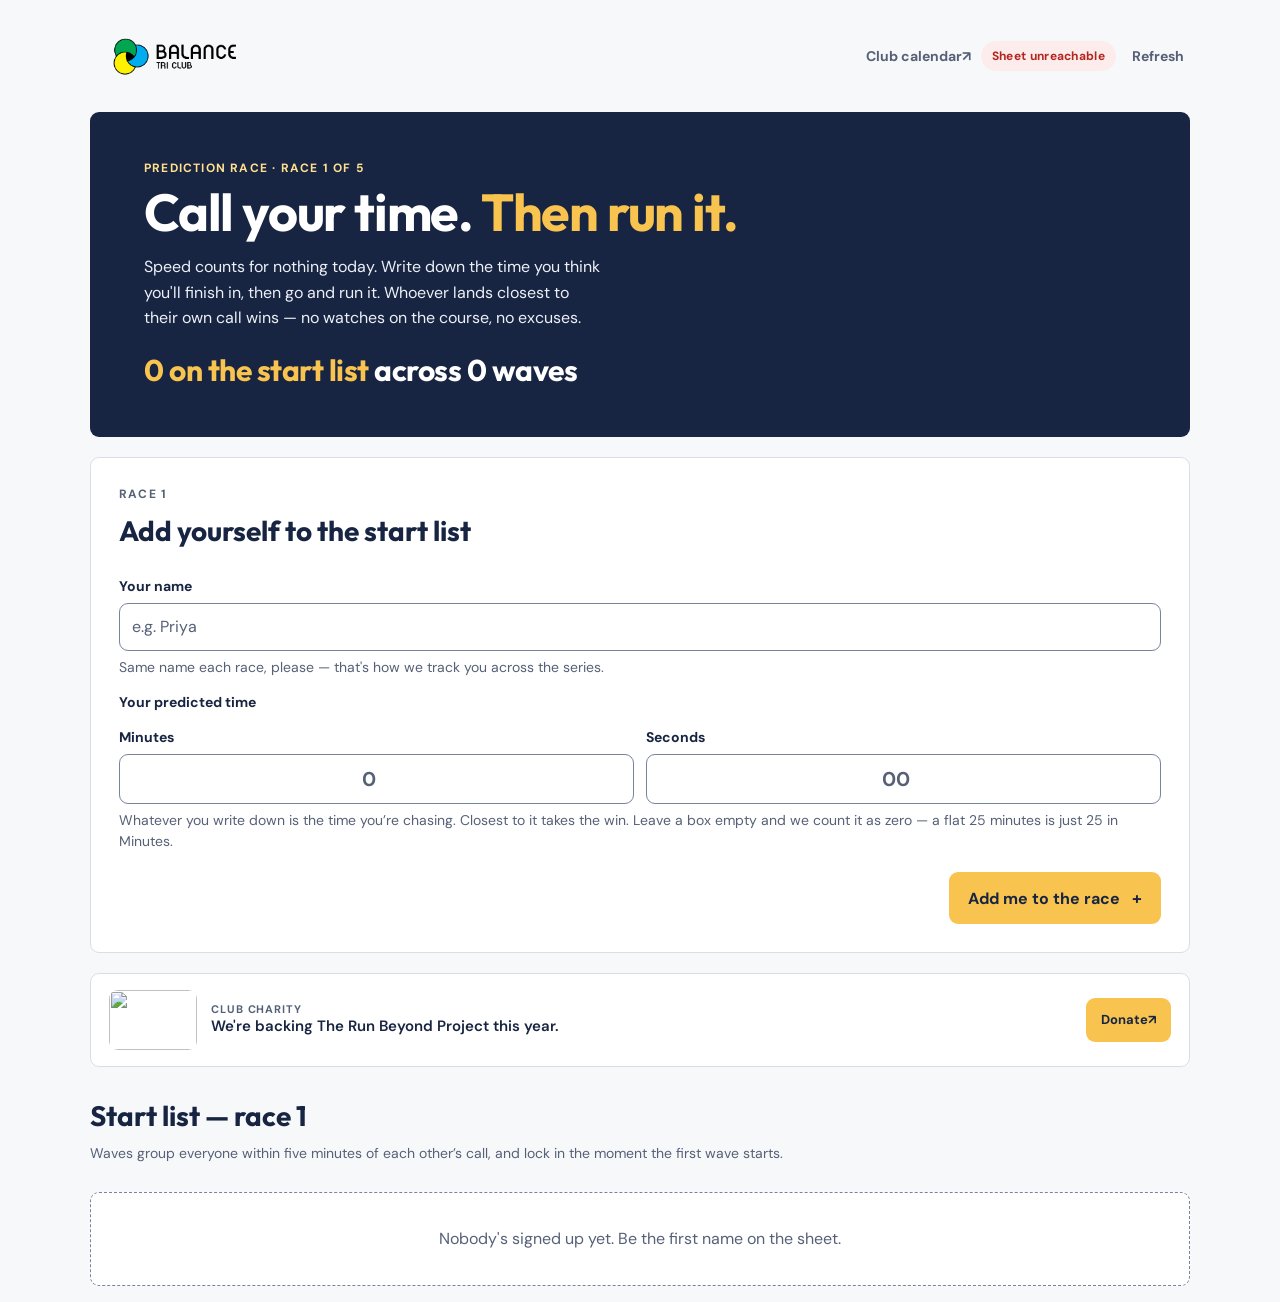
==== commit b8a0a950: "Make the Donate button yellow with ink text Gives it a little more visual weight than the neutral ou" ====
--- a/index.html
+++ b/index.html
@@ -89,7 +89,7 @@
           <p class="donation-callout-label">Club charity</p>
           <p class="donation-callout-line">We're backing The Run Beyond Project this year.</p>
         </div>
-        <a class="quiet-button neutral" href="https://sm27.grassrootz.com/therunbeyondproject" target="_blank" rel="noopener noreferrer">Donate <span aria-hidden="true">↗</span><span class="visually-hidden"> (opens in a new tab)</span></a>
+        <a class="quiet-button gold" href="https://sm27.grassrootz.com/therunbeyondproject" target="_blank" rel="noopener noreferrer">Donate <span aria-hidden="true">↗</span><span class="visually-hidden"> (opens in a new tab)</span></a>
       </div>
 
       <div class="section-head">
--- a/styles.css
+++ b/styles.css
@@ -257,6 +257,9 @@
    above is a red warning, which on a button that only opens a form is a lie. */
 .quiet-button.neutral:hover { border-color: var(--ink); background: var(--navy-bg); color: var(--ink) }
 a.quiet-button { display: inline-flex; align-items: center; justify-content: center; text-decoration: none }
+/* Same shape as .quiet-button, filled — for a quiet button that is still worth a little emphasis. */
+.quiet-button.gold { border-color: transparent; background: var(--yellow); color: var(--ink) }
+.quiet-button.gold:hover { background: #e4b449 }
 
 .confirm-card { margin: 18px 0; padding: 20px 18px; border-radius: 9px; background: var(--green); color: #fff }
 .confirm-line { margin: 0; font: 700 22px Outfit, sans-serif; letter-spacing: -.4px }
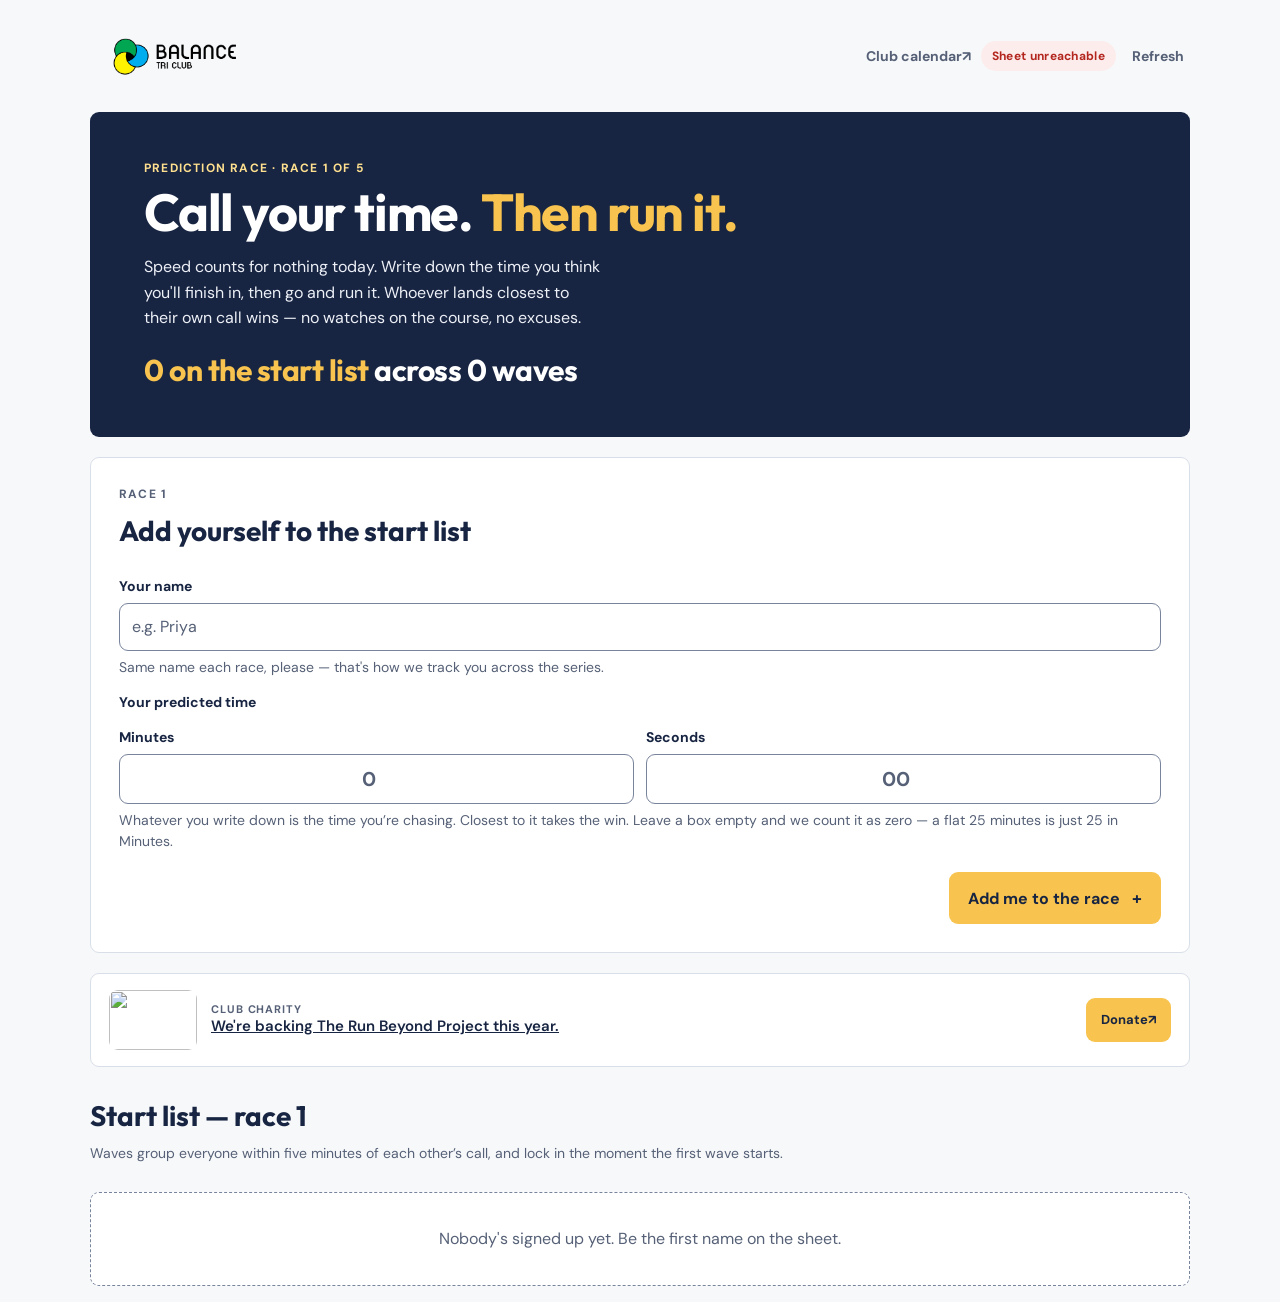
==== commit bfaf06c3: "Link the donation callout's headline to therunbeyondproject.com The Donate button already goes to th" ====
--- a/index.html
+++ b/index.html
@@ -87,7 +87,7 @@
         <img class="donation-callout-image" src="https://therunbeyondproject.com/wp-content/uploads/2018/04/the_run_beyond_project_header_with_runner.jpg" alt="" loading="lazy" />
         <div class="donation-callout-body">
           <p class="donation-callout-label">Club charity</p>
-          <p class="donation-callout-line">We're backing The Run Beyond Project this year.</p>
+          <p class="donation-callout-line"><a href="https://therunbeyondproject.com" target="_blank" rel="noopener noreferrer">We're backing The Run Beyond Project this year.</a><span class="visually-hidden"> (opens in a new tab)</span></p>
         </div>
         <a class="quiet-button gold" href="https://sm27.grassrootz.com/therunbeyondproject" target="_blank" rel="noopener noreferrer">Donate <span aria-hidden="true">↗</span><span class="visually-hidden"> (opens in a new tab)</span></a>
       </div>
--- a/styles.css
+++ b/styles.css
@@ -283,6 +283,8 @@
   font: 700 11px "DM Sans", sans-serif; letter-spacing: .9px; text-transform: uppercase;
 }
 .donation-callout-line { margin: 0; font: 600 15px/1.4 "DM Sans", sans-serif }
+.donation-callout-line a { color: inherit; text-decoration: underline }
+.donation-callout-line a:hover { text-decoration: none }
 
 /* ── Start list ──────────────────────────────────────────── */
 .wave-grid { display: grid; gap: 12px }
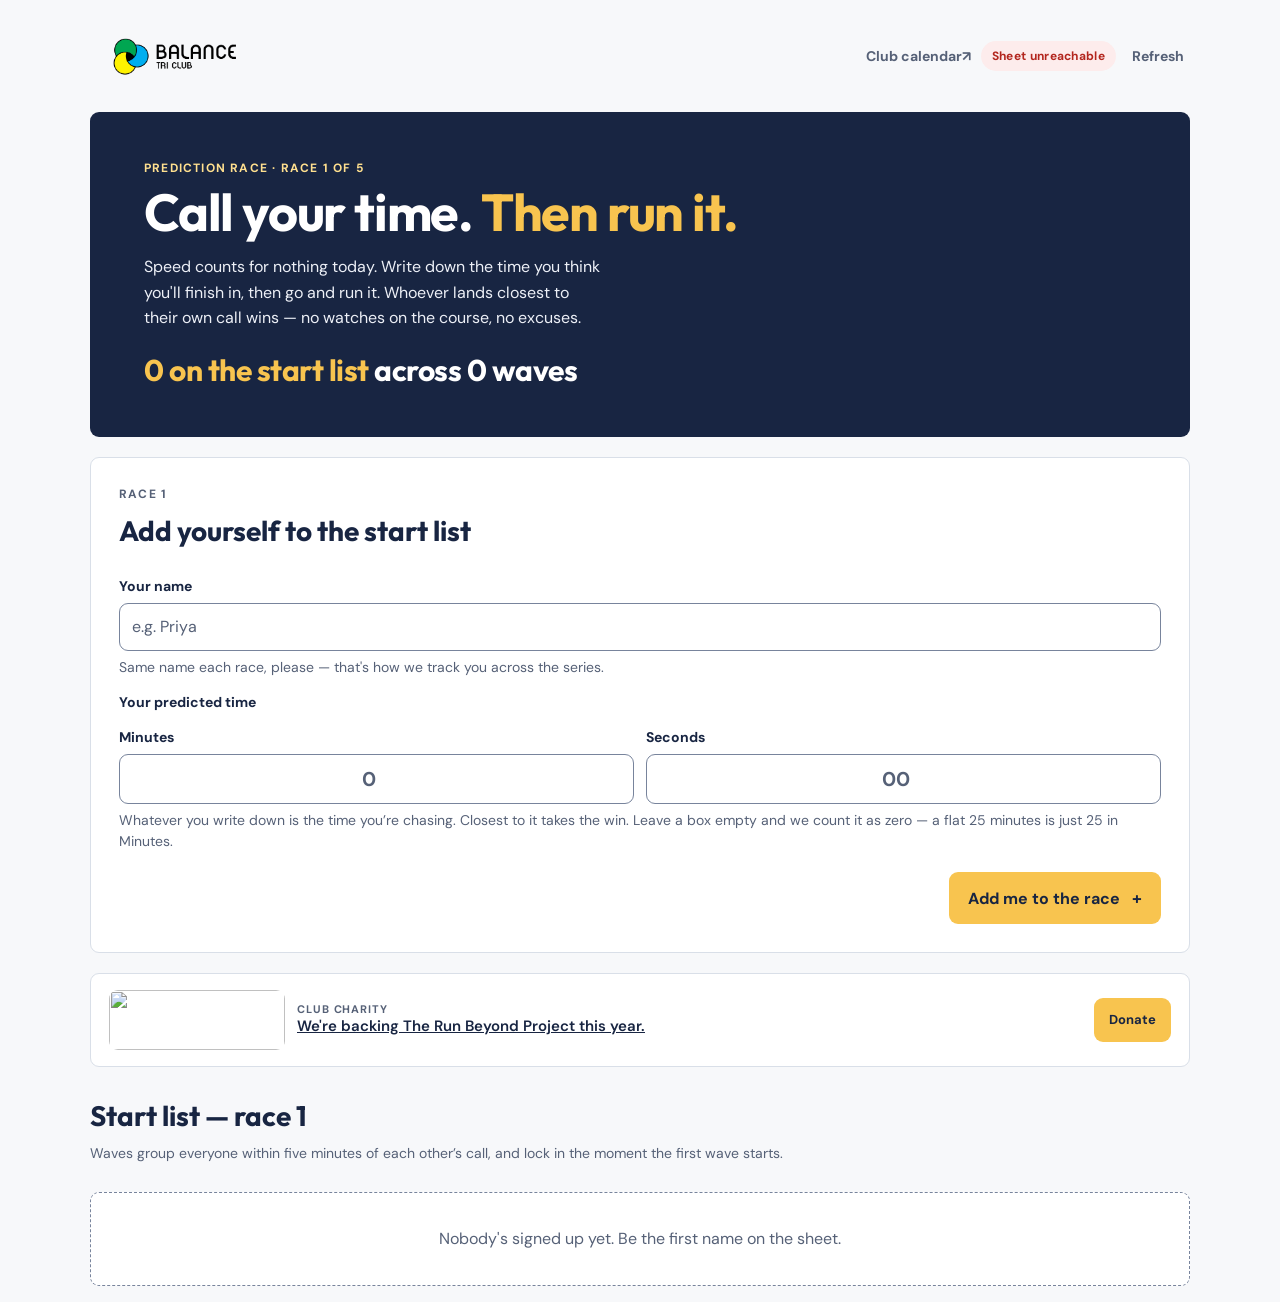
==== commit c0c31ce6: "Tune the donation callout: no arrow, wider logo, mobile stacking - Drop the decorative arrow glyph f" ====
--- a/index.html
+++ b/index.html
@@ -89,7 +89,7 @@
           <p class="donation-callout-label">Club charity</p>
           <p class="donation-callout-line"><a href="https://therunbeyondproject.com" target="_blank" rel="noopener noreferrer">We're backing The Run Beyond Project this year.</a><span class="visually-hidden"> (opens in a new tab)</span></p>
         </div>
-        <a class="quiet-button gold" href="https://sm27.grassrootz.com/therunbeyondproject" target="_blank" rel="noopener noreferrer">Donate <span aria-hidden="true">↗</span><span class="visually-hidden"> (opens in a new tab)</span></a>
+        <a class="quiet-button gold" href="https://sm27.grassrootz.com/therunbeyondproject" target="_blank" rel="noopener noreferrer">Donate<span class="visually-hidden"> (opens in a new tab)</span></a>
       </div>
 
       <div class="section-head">
--- a/styles.css
+++ b/styles.css
@@ -269,12 +269,12 @@
 
 /* ── Donation callout ────────────────────────────────────── */
 .donation-callout {
-  display: flex; align-items: center; gap: 14px;
+  display: flex; flex-direction: column; align-items: flex-start; gap: 12px;
   margin: 20px 0 0; padding: 16px 18px;
   border: 1px solid var(--line); border-radius: 9px; background: #fff;
 }
 .donation-callout-image {
-  flex-shrink: 0; width: 88px; height: 60px;
+  flex-shrink: 0; width: 176px; height: 60px;
   border-radius: 9px; object-fit: cover;
 }
 .donation-callout-body { flex-grow: 1; min-width: 0 }
@@ -527,6 +527,8 @@
   body.has-thumb-bar { padding-bottom: 0 }
   .shell { width: min(1100px, calc(100% - 40px)) }
 
+  .donation-callout { flex-direction: row; align-items: center }
+
   .topbar { min-height: 112px }
   .brand-logo { height: 80px }
   .header-actions { gap: 10px }
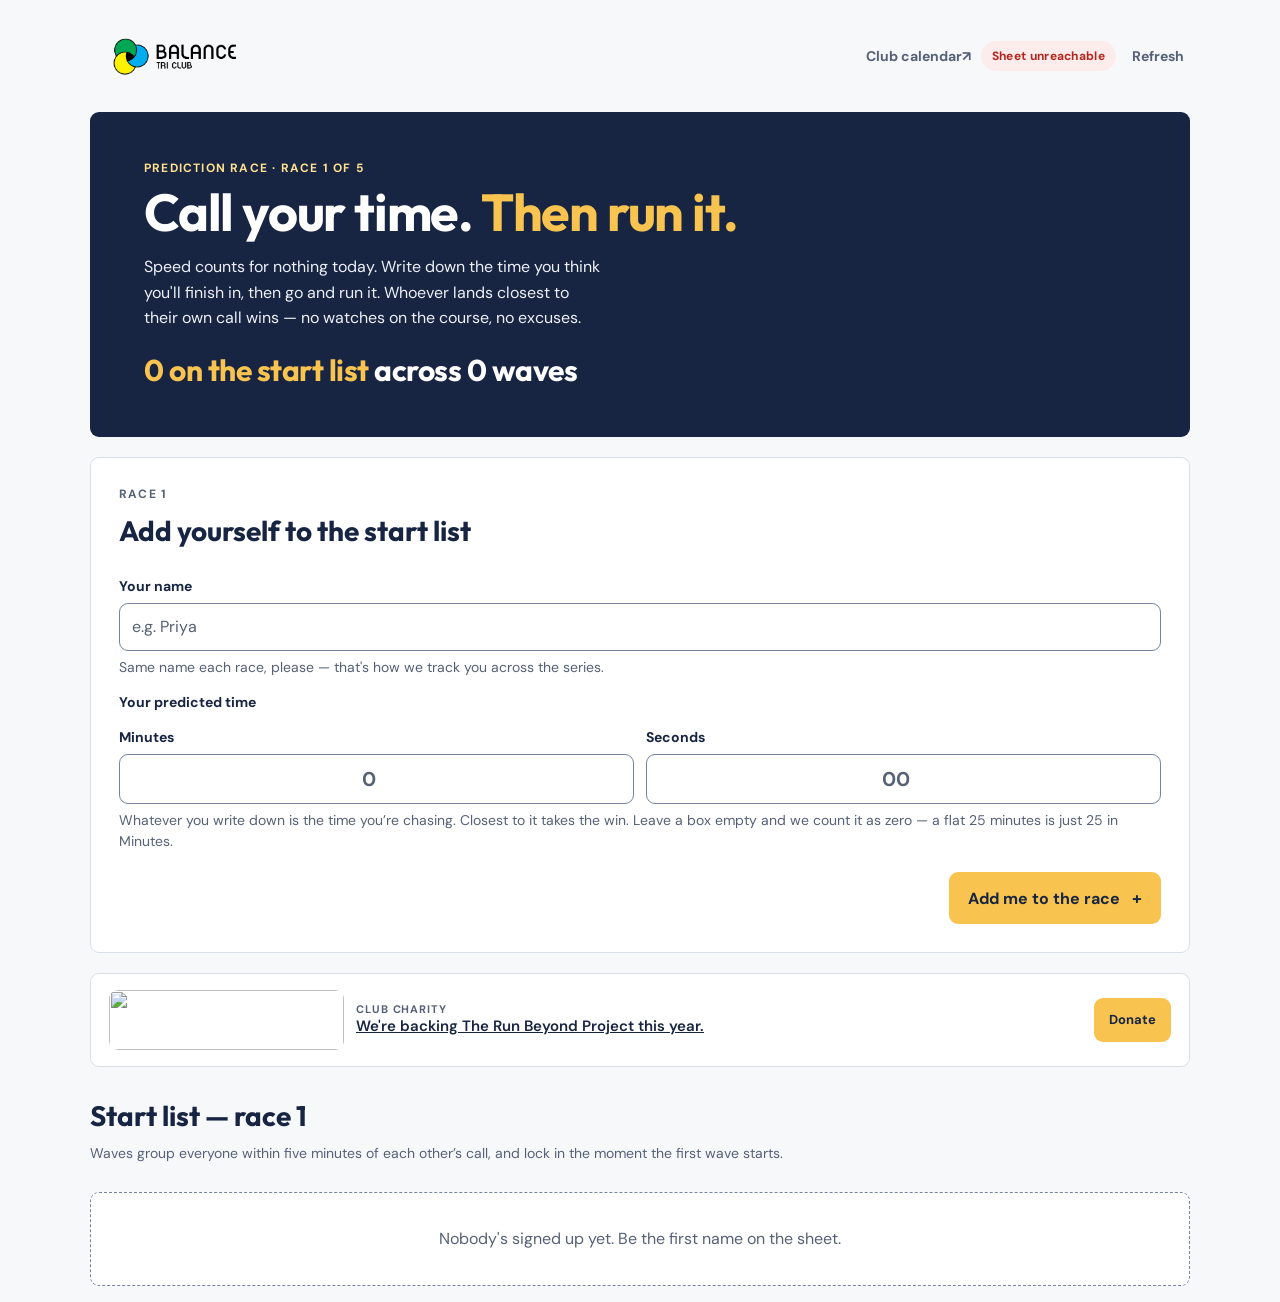
==== commit 13049093: "Point the Donate button at the club-specific Grassrootz page Co-Authored-By: Claude Sonnet 5 <norepl" ====
--- a/index.html
+++ b/index.html
@@ -89,7 +89,7 @@
           <p class="donation-callout-label">Club charity</p>
           <p class="donation-callout-line"><a href="https://therunbeyondproject.com" target="_blank" rel="noopener noreferrer">We're backing The Run Beyond Project this year.</a><span class="visually-hidden"> (opens in a new tab)</span></p>
         </div>
-        <a class="quiet-button gold" href="https://sm27.grassrootz.com/therunbeyondproject" target="_blank" rel="noopener noreferrer">Donate<span class="visually-hidden"> (opens in a new tab)</span></a>
+        <a class="quiet-button gold" href="https://sm27.grassrootz.com/therunbeyondproject/balance-tri-club" target="_blank" rel="noopener noreferrer">Donate<span class="visually-hidden"> (opens in a new tab)</span></a>
       </div>
 
       <div class="section-head">
--- a/styles.css
+++ b/styles.css
@@ -274,7 +274,7 @@
   border: 1px solid var(--line); border-radius: 9px; background: #fff;
 }
 .donation-callout-image {
-  flex-shrink: 0; width: 176px; height: 60px;
+  flex-shrink: 0; width: 235px; height: 60px;
   border-radius: 9px; object-fit: cover;
 }
 .donation-callout-body { flex-grow: 1; min-width: 0 }
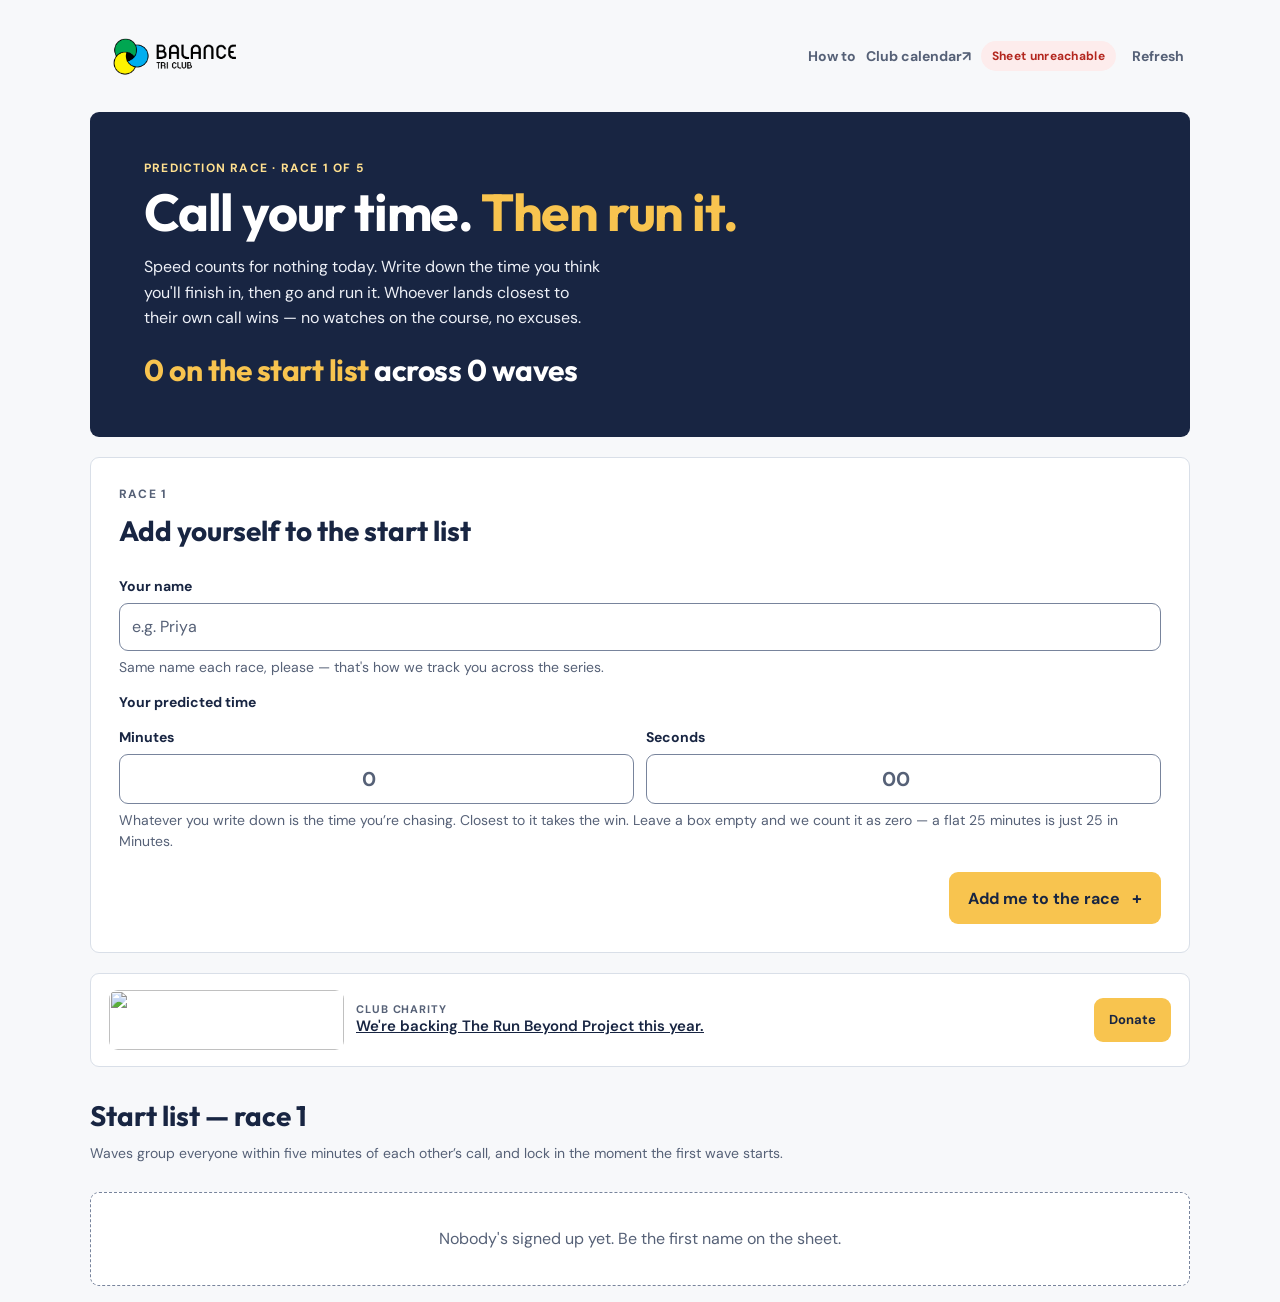
==== commit f25e5354: "Publish the how-to guide as guide.html and link it from sign-up and admin Co-Authored-By: Claude Son" ====
--- a/index.html
+++ b/index.html
@@ -19,6 +19,7 @@
         <img class="brand-logo" src="assets/balance-logo.png" alt="Balance Tri Club" />
       </div>
       <div class="header-actions">
+        <a class="text-button" href="guide.html">How to</a>
         <a class="text-button" href="https://jthoyer.github.io/BalanceTRI-app/" target="_blank" rel="noopener noreferrer">Club calendar <span aria-hidden="true">↗</span><span class="visually-hidden"> (opens in a new tab)</span></a>
         <p class="sync-status">
           <span class="visually-hidden">Sheet connection:</span>
--- a/styles.css
+++ b/styles.css
@@ -320,7 +320,7 @@
 
 /* ── Race control ────────────────────────────────────────── */
 .quick-finish-row { display: grid; gap: 12px }
-.quick-finish input { font-size: 22px; font-weight: 700; text-align: center; font-variant-numeric: tabular-nums }
+.quick-finish input { font-size: 22px; font-weight: 700 }
 
 .wave-list { display: flex; flex-direction: column; gap: 12px }
 .wave-block { border: 1px solid var(--line); border-radius: 9px; background: #fff; overflow: hidden }
@@ -344,6 +344,22 @@
   border: 0; border-radius: 9px; background: var(--yellow); color: var(--ink);
   font: 700 17px "DM Sans", sans-serif; cursor: pointer;
 }
+/* Countdown to a wave's target start (waveTargets() in core.js). The label sits above the
+   figure; at zero the label goes, the figure reads "Start now" in --yellow and the bar gets a
+   yellow edge — said in words first, so the colour is never the only signal. */
+.wave-clock.countdown { display: flex; flex-direction: column; align-items: flex-end; text-align: right }
+.wave-count-label { color: #e6ebf5; font: 700 13px "DM Sans", sans-serif; letter-spacing: 0 }
+.wave-bar.due { box-shadow: inset 6px 0 0 var(--yellow) }
+.wave-bar.due .wave-count-label { display: none }
+.wave-bar.due .wave-count { color: var(--yellow) }
+.wave-nudge { flex-basis: 100%; display: flex; align-items: center; gap: 8px; flex-wrap: wrap }
+.nudge-button {
+  min-height: 44px; min-width: 64px; padding: 8px 14px;
+  border: 1px solid #e6ebf5; border-radius: 9px; background: transparent; color: #fff;
+  font: 700 15px "DM Sans", sans-serif; font-variant-numeric: tabular-nums; cursor: pointer;
+}
+.nudge-button:hover { background: rgba(255, 255, 255, .12) }
+.wave-nudge-note { color: #e6ebf5; font-size: 14px; font-weight: 700; font-variant-numeric: tabular-nums }
 .wave-body { padding: 4px 16px 12px }
 
 .timing-row {
@@ -364,23 +380,56 @@
 }
 .finish-button[disabled] { background: #eef0f4; color: var(--muted) }
 
-/* Edit call sits with the call it changes, hard against the bib and the name, not in the
-   thumb-side cluster: Finish is the one control in this app that must never be pressed by
-   accident, so nothing else is parked next to it. The auto margin here and the one on
-   .timing-result share the free space between them, which puts the time and its button on
-   the right edge and this button on the left — and keeps both when the row wraps. */
-.timing-row > .quiet-button { margin-right: auto }
-
-/* Correcting one racer's call. Drops onto its own line inside the row — the same
-   flex-basis trick .start-button uses inside the wave bar — so the form never squeezes
-   the clock or the Finish button sideways. */
+/* Edit racer sits with the name and the tags, hard against the bib, not in the thumb-side
+   cluster: Finish is the one control in this app that must never be pressed by accident, so
+   nothing else is parked next to it. The auto margin here and the one on .timing-result
+   share the free space between them, which puts the time and its button on the right edge
+   and this button on the left — and keeps both when the row wraps. */
+.timing-actions { display: flex; align-items: center; gap: 8px; flex-wrap: wrap; margin-right: auto }
+
+/* Editing one racer: one panel, two jobs. Drops onto its own line inside the row — the same
+   flex-basis trick .start-button uses inside the wave bar — so it never squeezes the clock or
+   the Finish button sideways. Padding 16px on a phone, 20px from 700px. */
 .timing-edit {
   flex-basis: 100%;
-  margin: 4px 0 6px; padding: 14px 16px;
+  margin: 4px 0 6px; padding: 16px;
   border: 1px solid var(--line-strong); border-radius: 9px; background: var(--canvas);
 }
-.timing-edit .time-field { margin: 0 }        /* the form's own padding already spaces it */
-.timing-edit .dialog-footer { margin-top: 16px }
+.timing-edit-title { margin: 0 0 16px; font: 700 18px/1.2 Outfit, sans-serif }
+.edit-form, .review-form { display: grid; gap: 16px }
+.timing-edit .time-field { margin: 0 }
+/* 6px between a label and its box; 16px between rows. */
+.timing-edit label { margin: 0 0 6px }
+.edit-fields { display: grid; grid-template-columns: 1fr 1fr; gap: 16px 12px }
+.edit-fields .wide { grid-column: 1 / -1 }
+.timing-edit .helper-text, .timing-edit .form-error { margin: 0 }
+.timing-edit .dialog-footer { margin: 0; gap: 12px }
+
+/* "Take out of the race": apart from the form on purpose. 32px of clear space above it so
+   nobody hits DNS or DNF while aiming for Save, and a dashed red edge so it reads as a
+   different kind of action. --red on white is 6.54:1. */
+.take-out {
+  margin-top: 32px; padding: 16px;
+  border: 2px dashed var(--red); border-radius: 9px; background: #fff;
+  display: grid; gap: 12px;
+}
+.take-out h4 { margin: 0; color: var(--red); font: 700 16px/1.2 Outfit, sans-serif }
+.take-out-buttons { display: grid; grid-template-columns: 1fr 1fr; gap: 12px }
+.take-out-buttons .secondary-button { padding: 6px 10px; line-height: 1.25 }
+/* The closed outcome: greyed and dashed, still focusable (aria-disabled) so its reason is read. */
+.secondary-button.is-closed {
+  background: #eef0f4; border-style: dashed; border-color: var(--line-strong);
+  color: var(--muted); cursor: not-allowed;
+}
+
+/* The review card: what DNS or DNF does, an optional reason for a DNF, and a confirm button
+   that names the outcome. Red tint plus words; --red on --red-bg is 5.72:1. */
+.review-card {
+  padding: 16px; border: 2px solid var(--red); border-radius: 9px; background: var(--red-bg);
+  display: grid; gap: 12px;
+}
+.review-title { margin: 0; color: var(--red); font: 700 18px/1.2 Outfit, sans-serif }
+.review-card ul { margin: 0; padding-left: 20px }
 
 .danger-zone { margin: 32px 0 24px; padding: 20px 18px; border: 1px dashed var(--line-strong); border-radius: 9px }
 .danger-zone h2 { margin: 0 0 6px; font-family: Outfit, sans-serif; font-size: 20px }
@@ -456,6 +505,8 @@
   display: inline-block; padding: 3px 9px; border-radius: 999px;
   background: var(--navy-bg); color: var(--muted); font-size: 12px; font-weight: 700;
 }
+/* DNS / DNF: a red tint AND the words, never the tint alone. --red on --red-bg is 5.72:1. */
+.status-tag.out { background: var(--red-bg); color: var(--red); border: 1px solid var(--red) }
 
 /* Shown until the Sheet is connected — see API_URL at the top of core.js. A five-race
    series runs across months; local storage alone will not survive that. */
@@ -562,9 +613,14 @@
   .wave-grid { grid-template-columns: repeat(auto-fit, minmax(260px, 1fr)) }
   .wave-bar { gap: 18px; padding: 16px 20px; flex-wrap: nowrap }
   .start-button { flex-basis: auto; min-height: 52px }
+  /* A waiting wave carries the nudge row too; it takes a second line of its own. */
+  .wave-bar.pending { flex-wrap: wrap }
   /* Two boxes that hold at most three digits do not need half the shell — capped the same
      way the race picker caps its five options, so they read as fields, not as panels. */
-  .timing-edit .two-columns { grid-template-columns: repeat(2, minmax(0, 150px)) }
+  .timing-edit { padding: 20px }
+  .edit-fields { grid-template-columns: 150px 150px 260px }
+  .edit-fields .wide { grid-column: auto }
+  .take-out-buttons { grid-template-columns: repeat(2, minmax(0, 240px)) }
   .wave-body { padding: 6px 20px 16px }
   .wave-clock { font-size: 30px }
 
